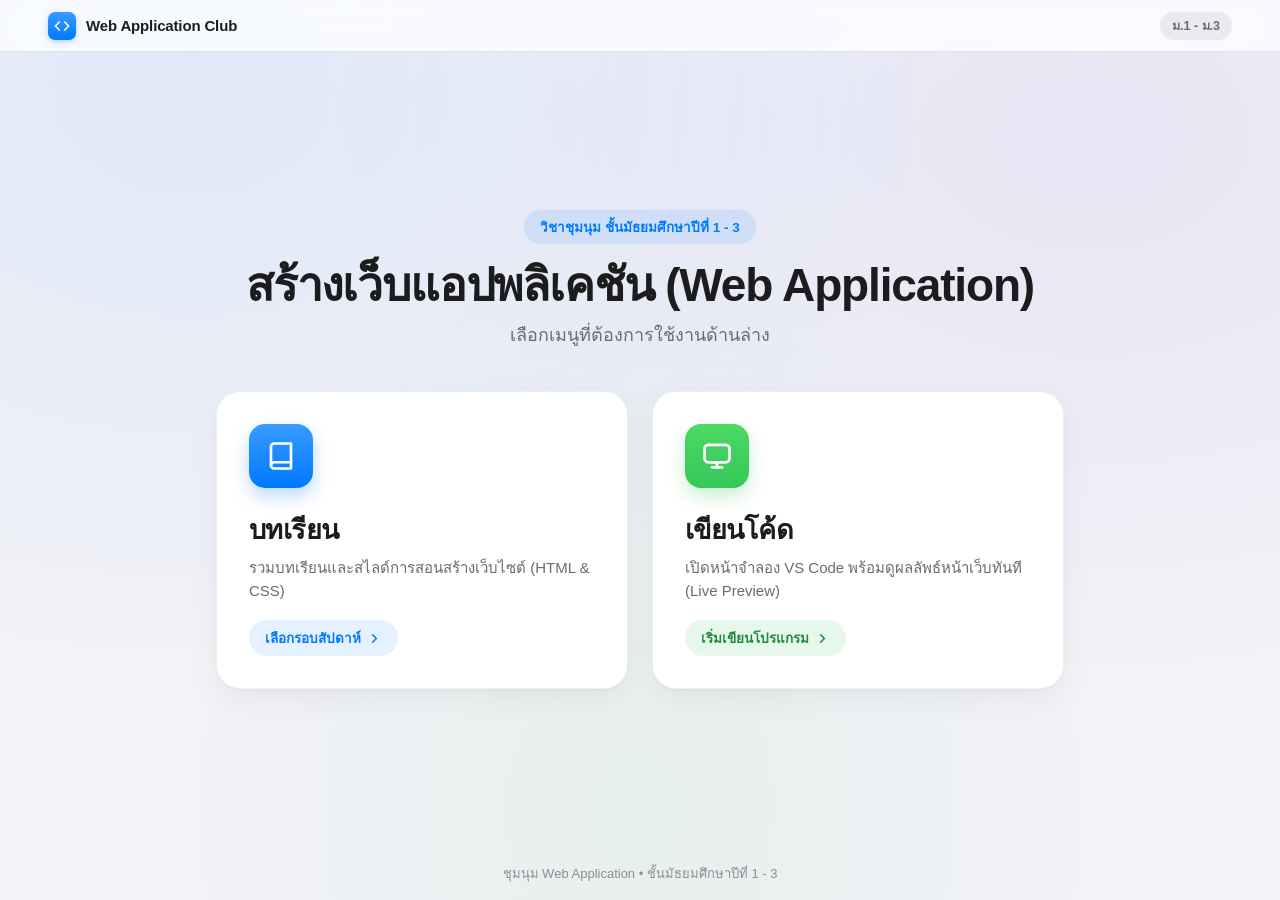
==== index.html @ 4fd2609b "first commit" ====
<!DOCTYPE html>
<html lang="th">

<head>
  <meta charset="UTF-8">
  <meta name="viewport" content="width=device-width, initial-scale=1.0, maximum-scale=5.0">
  <title>ชุมนุม Web Application (ม.1 - ม.3)</title>
  <style>
    :root {
      --ios-bg: #F2F2F7;
      --ios-card: #FFFFFF;
      --ios-glass: rgba(255, 255, 255, 0.76);
      --ios-fill: rgba(118, 118, 128, 0.12);
      --ios-separator: rgba(60, 60, 67, 0.12);
      --ios-label: #1C1C1E;
      --ios-secondary: #6C6C70;
      --ios-tertiary: #8E8E93;
      --ios-blue: #007AFF;
      --ios-green: #34C759;
      --ios-indigo: #5856D6;
      --ios-orange: #FF9500;
      --ios-shadow-card: 0 10px 30px rgba(0, 0, 0, 0.05), 0 1px 3px rgba(0, 0, 0, 0.03);
      --ios-shadow-hover: 0 18px 40px rgba(0, 122, 255, 0.12), 0 4px 12px rgba(0, 0, 0, 0.05);
    }

    * {
      box-sizing: border-box;
      margin: 0;
      padding: 0;
      -webkit-tap-highlight-color: transparent;
    }

    body {
      font-family: -apple-system, BlinkMacSystemFont, 'SF Pro Display', 'SF Pro Text', 'Segoe UI', Tahoma, sans-serif;
      background-color: var(--ios-bg);
      background-image:
        radial-gradient(at 15% 10%, rgba(0, 122, 255, 0.08) 0px, transparent 50%),
        radial-gradient(at 85% 15%, rgba(88, 86, 214, 0.08) 0px, transparent 50%),
        radial-gradient(at 50% 90%, rgba(52, 199, 89, 0.06) 0px, transparent 50%);
      color: var(--ios-label);
      min-height: 100vh;
      min-height: 100dvh;
      display: flex;
      flex-direction: column;
      justify-content: space-between;
      overflow-x: hidden;
      overflow-y: auto;
    }

    /* ===== iOS Frosted Glass Navigation Bar ===== */
    .ios-navbar {
      position: sticky;
      top: 0;
      z-index: 50;
      width: 100%;
      height: 52px;
      background: var(--ios-glass);
      backdrop-filter: saturate(180%) blur(20px);
      -webkit-backdrop-filter: saturate(180%) blur(20px);
      border-bottom: 0.5px solid var(--ios-separator);
      padding: 0 clamp(18px, 4vw, 48px);
      display: flex;
      align-items: center;
      justify-content: space-between;
    }

    .ios-nav-brand {
      display: inline-flex;
      align-items: center;
      gap: 10px;
      font-size: 15px;
      font-weight: 700;
      color: var(--ios-label);
      letter-spacing: -0.01em;
    }

    .ios-app-mini-icon {
      width: 28px;
      height: 28px;
      border-radius: 7px;
      background: linear-gradient(180deg, #389BFF 0%, #007AFF 100%);
      color: #FFFFFF;
      display: inline-flex;
      align-items: center;
      justify-content: center;
      box-shadow: 0 2px 6px rgba(0, 122, 255, 0.28);
    }

    .ios-nav-pill {
      font-size: 12.5px;
      font-weight: 600;
      color: var(--ios-secondary);
      background: var(--ios-fill);
      padding: 4px 12px;
      border-radius: 999px;
    }

    /* ===== Main Container ===== */
    .home-container {
      max-width: 920px;
      width: 100%;
      margin: auto;
      padding: clamp(28px, 5vw, 56px) clamp(18px, 4vw, 36px);
      text-align: center;
    }

    .hero-header {
      margin-bottom: clamp(28px, 4vw, 42px);
      animation: iosSpringIn 0.5s cubic-bezier(0.25, 1, 0.5, 1) forwards;
    }

    @keyframes iosSpringIn {
      from { opacity: 0; transform: translateY(16px) scale(0.98); }
      to   { opacity: 1; transform: translateY(0) scale(1); }
    }

    .badge {
      display: inline-flex;
      align-items: center;
      gap: 6px;
      background: rgba(0, 122, 255, 0.1);
      color: var(--ios-blue);
      padding: 6px 16px;
      border-radius: 999px;
      font-size: 13.5px;
      font-weight: 700;
      margin-bottom: 14px;
    }

    h1 {
      font-size: clamp(28px, 4.8vw, 46px);
      font-weight: 800;
      letter-spacing: -0.025em;
      line-height: 1.18;
      color: var(--ios-label);
      margin-bottom: 10px;
    }

    .subtitle {
      font-size: clamp(15px, 2.2vw, 18px);
      color: var(--ios-secondary);
      line-height: 1.5;
    }

    /* ===== View Panels ===== */
    .view-panel {
      animation: iosSpringIn 0.42s cubic-bezier(0.25, 1, 0.5, 1) forwards;
    }

    .view-header-bar {
      display: flex;
      align-items: center;
      justify-content: space-between;
      margin-bottom: 18px;
      gap: 12px;
      flex-wrap: wrap;
    }

    .back-btn {
      display: inline-flex;
      align-items: center;
      gap: 5px;
      background: var(--ios-card);
      color: var(--ios-blue);
      border: 0.5px solid var(--ios-separator);
      box-shadow: 0 2px 8px rgba(0, 0, 0, 0.04);
      padding: 8px 16px;
      border-radius: 999px;
      font-size: 15px;
      font-weight: 600;
      cursor: pointer;
      font-family: inherit;
      transition: transform 0.18s ease, background 0.18s ease;
    }

    .back-btn:hover {
      background: rgba(0, 122, 255, 0.08);
    }

    .back-btn:active {
      transform: scale(0.96);
    }

    .view-subtitle-inline {
      font-size: 14.5px;
      font-weight: 600;
      color: var(--ios-secondary);
    }

    /* ===== iOS App Card Grid ===== */
    .menu-grid {
      display: grid;
      grid-template-columns: repeat(2, 1fr);
      gap: clamp(16px, 2.8vw, 24px);
      width: 100%;
    }

    .menu-btn {
      position: relative;
      display: flex;
      flex-direction: column;
      align-items: flex-start;
      justify-content: space-between;
      text-align: left;
      text-decoration: none;
      background: var(--ios-card);
      border: 0.5px solid rgba(0, 0, 0, 0.06);
      border-radius: 24px;
      padding: clamp(24px, 3.5vw, 32px);
      color: var(--ios-label);
      cursor: pointer;
      box-shadow: var(--ios-shadow-card);
      transition: transform 0.26s cubic-bezier(0.25, 1, 0.5, 1), box-shadow 0.26s ease;
      touch-action: manipulation;
      font-family: inherit;
      width: 100%;
    }

    .menu-btn:hover {
      transform: translateY(-5px);
      box-shadow: var(--ios-shadow-hover);
    }

    .menu-btn:active {
      transform: scale(0.975);
    }

    /* iOS Squircle App Icon */
    .menu-icon {
      width: 64px;
      height: 64px;
      border-radius: 16px;
      display: flex;
      align-items: center;
      justify-content: center;
      color: #FFFFFF;
      margin-bottom: 20px;
      flex-shrink: 0;
      transition: transform 0.28s cubic-bezier(0.25, 1, 0.5, 1);
    }

    .menu-btn:hover .menu-icon {
      transform: scale(1.06);
    }

    .btn-lesson .menu-icon {
      background: linear-gradient(180deg, #389BFF 0%, #007AFF 100%);
      box-shadow: 0 8px 18px rgba(0, 122, 255, 0.28);
    }

    .btn-week2 .menu-icon {
      background: linear-gradient(180deg, #7D7AFF 0%, #5856D6 100%);
      box-shadow: 0 8px 18px rgba(88, 86, 214, 0.28);
    }

    .btn-code .menu-icon {
      background: linear-gradient(180deg, #4CD964 0%, #34C759 100%);
      box-shadow: 0 8px 18px rgba(52, 199, 89, 0.28);
    }

    .menu-content {
      width: 100%;
    }

    .menu-title {
      font-size: clamp(22px, 2.8vw, 27px);
      font-weight: 800;
      letter-spacing: -0.02em;
      color: var(--ios-label);
      margin-bottom: 6px;
    }

    .menu-desc {
      font-size: 15px;
      color: var(--ios-secondary);
      line-height: 1.5;
    }

    /* iOS Action Pill ("GET" / Open button feel) */
    .menu-tag-pill {
      display: inline-flex;
      align-items: center;
      gap: 6px;
      background: rgba(0, 122, 255, 0.1);
      color: var(--ios-blue);
      padding: 7px 16px;
      border-radius: 999px;
      font-size: 13.5px;
      font-weight: 700;
      margin-top: 18px;
      transition: background 0.2s ease, color 0.2s ease;
    }

    .menu-btn:hover .menu-tag-pill {
      background: var(--ios-blue);
      color: #FFFFFF;
    }

    .menu-tag-pill.tag-code {
      background: rgba(52, 199, 89, 0.12);
      color: #248A3D;
    }

    .menu-btn:hover .menu-tag-pill.tag-code {
      background: var(--ios-green);
      color: #FFFFFF;
    }

    .menu-badge-corner {
      position: absolute;
      top: 22px;
      right: 22px;
      background: rgba(0, 122, 255, 0.1);
      color: var(--ios-blue);
      font-size: 12.5px;
      font-weight: 700;
      padding: 4px 12px;
      border-radius: 999px;
    }

    .menu-badge-corner.badge-accent {
      background: rgba(88, 86, 214, 0.12);
      color: var(--ios-indigo);
    }

    /* ===== Footer ===== */
    .ios-footer {
      width: 100%;
      padding: 16px 24px;
      text-align: center;
      font-size: 13px;
      color: var(--ios-tertiary);
    }

    @media (max-width: 680px) {
      .menu-grid {
        grid-template-columns: 1fr;
      }

      .menu-btn {
        flex-direction: row;
        align-items: center;
        gap: 16px;
        padding: 20px;
        border-radius: 20px;
      }

      .menu-icon {
        margin-bottom: 0;
        width: 56px;
        height: 56px;
        border-radius: 14px;
      }


      .menu-badge-corner {
        position: static;
        display: inline-block;
        margin-bottom: 6px;
      }

      .menu-tag-pill {
        margin-top: 10px;
      }
    }
  </style>
</head>

<body>

  <!-- iOS Translucent Top Bar -->
  <header class="ios-navbar">
    <div class="ios-nav-brand">
      <span class="ios-app-mini-icon" aria-hidden="true">
        <svg width="16" height="16" viewBox="0 0 24 24" fill="none" stroke="currentColor" stroke-width="2.4" stroke-linecap="round" stroke-linejoin="round">
          <polyline points="16 18 22 12 16 6"/>
          <polyline points="8 6 2 12 8 18"/>
        </svg>
      </span>
      <span>Web Application Club</span>
    </div>
    <span class="ios-nav-pill">ม.1 - ม.3</span>
  </header>

  <main class="home-container">
    <div class="hero-header">
      <div class="badge">วิชาชุมนุม ชั้นมัธยมศึกษาปีที่ 1 - 3</div>
      <h1>สร้างเว็บแอปพลิเคชัน (Web Application)</h1>
      <p class="subtitle">เลือกเมนูที่ต้องการใช้งานด้านล่าง</p>
    </div>

    <!-- ==================== VIEW 1: หน้าหลัก (2 ปุ่ม: บทเรียน & เขียนโค้ด) ==================== -->
    <div id="mainView" class="view-panel">
      <div class="menu-grid">
        <!-- ปุ่มที่ 1: บทเรียน -->
        <button type="button" class="menu-btn btn-lesson" onclick="navigateTo('lessons')">
          <div class="menu-icon" aria-hidden="true">
            <svg width="30" height="30" viewBox="0 0 24 24" fill="none" stroke="currentColor" stroke-width="2.1" stroke-linecap="round" stroke-linejoin="round">
              <path d="M4 19.5A2.5 2.5 0 0 1 6.5 17H20"/>
              <path d="M6.5 2H20v20H6.5A2.5 2.5 0 0 1 4 19.5v-15A2.5 2.5 0 0 1 6.5 2z"/>
            </svg>
          </div>
          <div class="menu-content">
            <div class="menu-title">บทเรียน</div>
            <div class="menu-desc">รวมบทเรียนและสไลด์การสอนสร้างเว็บไซต์ (HTML &amp; CSS)</div>
            <div class="menu-tag-pill">
              <span>เลือกรอบสัปดาห์</span>
              <svg width="15" height="15" viewBox="0 0 24 24" fill="none" stroke="currentColor" stroke-width="2.5" stroke-linecap="round" stroke-linejoin="round">
                <polyline points="9 18 15 12 9 6"/>
              </svg>
            </div>
          </div>
        </button>

        <!-- ปุ่มที่ 2: เขียนโค้ด -->
        <a href="code.html" class="menu-btn btn-code">
          <div class="menu-icon" aria-hidden="true">
            <svg width="30" height="30" viewBox="0 0 24 24" fill="none" stroke="currentColor" stroke-width="2.2" stroke-linecap="round" stroke-linejoin="round">
              <rect x="2" y="3" width="20" height="14" rx="3" ry="3"/>
              <line x1="8" y1="21" x2="16" y2="21"/>
              <line x1="12" y1="17" x2="12" y2="21"/>
            </svg>
          </div>
          <div class="menu-content">
            <div class="menu-title">เขียนโค้ด</div>
            <div class="menu-desc">เปิดหน้าจำลอง VS Code พร้อมดูผลลัพธ์หน้าเว็บทันที (Live Preview)</div>
            <div class="menu-tag-pill tag-code">
              <span>เริ่มเขียนโปรแกรม</span>
              <svg width="15" height="15" viewBox="0 0 24 24" fill="none" stroke="currentColor" stroke-width="2.5" stroke-linecap="round" stroke-linejoin="round">
                <polyline points="9 18 15 12 9 6"/>
              </svg>
            </div>
          </div>
        </a>
      </div>
    </div>

    <!-- ==================== VIEW 2: หน้ารายการบทเรียน (เลือกรอบ Week 1, 2) ==================== -->
    <div id="lessonsView" class="view-panel" style="display: none;">
      <div class="view-header-bar">
        <button type="button" class="back-btn" onclick="navigateTo('main')">
          <svg width="18" height="18" viewBox="0 0 24 24" fill="none" stroke="currentColor" stroke-width="2.5" stroke-linecap="round" stroke-linejoin="round">
            <polyline points="15 18 9 12 15 6"/>
          </svg>
          <span>ย้อนกลับไปหน้าหลัก</span>
        </button>
        <span class="view-subtitle-inline">เลือกรอบบทเรียนประจำสัปดาห์ (Select Week)</span>
      </div>

      <div class="menu-grid">
        <!-- Week 1 -->
        <a href="week1.html" class="menu-btn btn-lesson">
          <div class="menu-icon" aria-hidden="true">
            <svg width="28" height="28" viewBox="0 0 24 24" fill="none" stroke="currentColor" stroke-width="2.1" stroke-linecap="round" stroke-linejoin="round">
              <rect x="3" y="3" width="18" height="18" rx="4"/>
              <line x1="3" y1="9" x2="21" y2="9"/>
              <line x1="9" y1="21" x2="9" y2="9"/>
            </svg>
          </div>
          <div class="menu-content">
            <span class="menu-badge-corner">Week 1</span>
            <div class="menu-title">บทเรียน Week 1</div>
            <div class="menu-desc">เริ่มต้น Web Creator: โครงสร้าง HTML และเว็บแรกของฉัน</div>
          </div>
        </a>

        <!-- Week 2 -->
        <a href="week2.html" class="menu-btn btn-week2">
          <div class="menu-icon" aria-hidden="true">
            <svg width="28" height="28" viewBox="0 0 24 24" fill="none" stroke="currentColor" stroke-width="2.1" stroke-linecap="round" stroke-linejoin="round">
              <polygon points="12 2 2 7 12 12 22 7 12 2"/>
              <polyline points="2 17 12 22 22 17"/>
              <polyline points="2 12 12 17 22 12"/>
            </svg>
          </div>
          <div class="menu-content">
            <span class="menu-badge-corner badge-accent">Week 2</span>
            <div class="menu-title">บทเรียน Week 2</div>
            <div class="menu-desc">ก้าวสู่ Full Stack Junior: แต่งสี ฮีโร่ RoV และจัดกึ่งกลางด้วย CSS</div>
          </div>
        </a>
      </div>
    </div>
  </main>

  <footer class="ios-footer">
    ชุมนุม Web Application • ชั้นมัธยมศึกษาปีที่ 1 - 3
  </footer>

  <script>
    function navigateTo(view) {
      const mainView = document.getElementById('mainView');
      const lessonsView = document.getElementById('lessonsView');
      if (!mainView || !lessonsView) return;

      if (view === 'lessons') {
        mainView.style.display = 'none';
        lessonsView.style.display = 'block';
        window.location.hash = 'lessons';
      } else {
        lessonsView.style.display = 'none';
        mainView.style.display = 'block';
        if (window.location.hash) {
          history.pushState('', document.title, window.location.pathname + window.location.search);
        }
      }
    }

    window.addEventListener('hashchange', () => {
      if (window.location.hash === '#lessons') {
        navigateTo('lessons');
      } else {
        navigateTo('main');
      }
    });

    if (window.location.hash === '#lessons') {
      navigateTo('lessons');
    }
  </script>

</body>

</html>
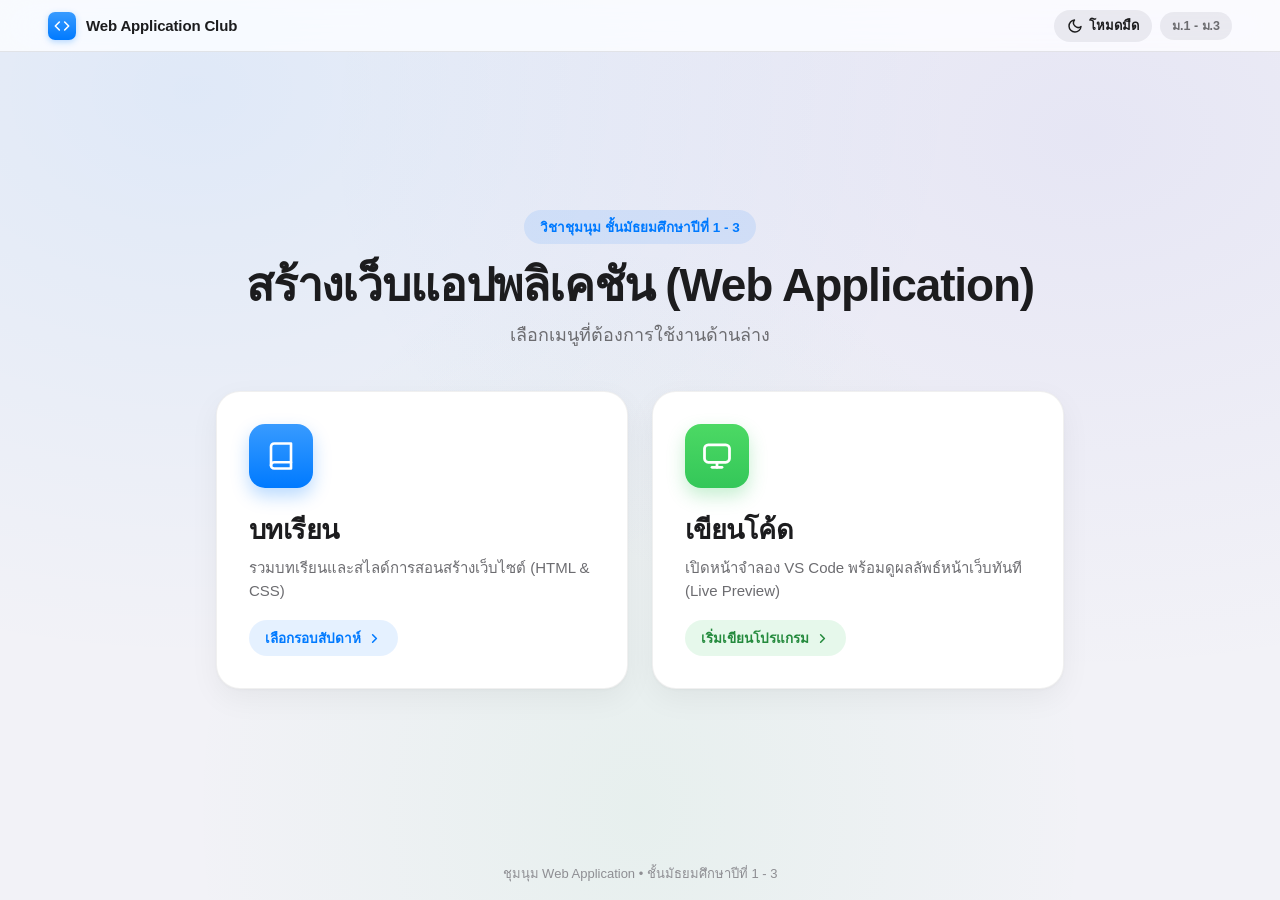
==== commit 68b86f65: "feat: Add RoV hero draft picker, live sync, dark/light theme toggle, and champion lock-in splash" ====
--- a/index.html
+++ b/index.html
@@ -364,6 +364,9 @@
       }
     }
   </style>
+  <!-- ระบบสลับโหมด มืด / สว่าง (iOS Theme) -->
+  <link rel="stylesheet" href="theme.css">
+  <script src="theme.js"></script>
 </head>
 
 <body>
--- a/theme.css
+++ b/theme.css
@@ -0,0 +1,1333 @@
+/* =========================================================
+   ปุ่มสลับธีม (iOS Style)
+========================================================= */
+.theme-toggle {
+  display: inline-flex;
+  align-items: center;
+  gap: 6px;
+  height: 32px;
+  padding: 0 13px;
+  border: none;
+  border-radius: 999px;
+  background: rgba(118, 118, 128, 0.12);
+  color: #1C1C1E;
+  font: 600 13px -apple-system, BlinkMacSystemFont, 'Segoe UI', Tahoma, sans-serif;
+  cursor: pointer;
+  white-space: nowrap;
+  transition: background 0.2s ease, color 0.2s ease, transform 0.14s ease;
+}
+.theme-toggle:hover { background: rgba(118, 118, 128, 0.22); box-shadow: none; }
+.theme-toggle:active { transform: scale(0.95); }
+.theme-toggle svg { width: 16px; height: 16px; flex-shrink: 0; }
+.theme-toggle.floating {
+  position: fixed;
+  right: 16px;
+  bottom: 16px;
+  z-index: 9999;
+  height: 40px;
+  background: rgba(255, 255, 255, 0.9);
+  backdrop-filter: blur(16px);
+  box-shadow: 0 8px 24px rgba(0, 0, 0, 0.15);
+}
+.theme-nav-wrap { display: flex; align-items: center; gap: 8px; }
+
+@media (max-width: 600px) {
+  .theme-toggle .tt-label { display: none; }
+  .theme-toggle { padding: 0 9px; }
+}
+
+/* เปลี่ยนสีอย่างนุ่มนวลตอนกดสลับ */
+html.theme-transition,
+html.theme-transition *,
+html.theme-transition *::before,
+html.theme-transition *::after {
+  transition: background-color 0.32s ease, color 0.32s ease, border-color 0.32s ease, box-shadow 0.32s ease !important;
+}
+
+/* =========================================================
+   โหมดมืด: ตัวแปรสีหลัก (iOS Dark Palette)
+========================================================= */
+html[data-theme="dark"] {
+  color-scheme: dark;
+  --ios-bg: #000000;
+  --ios-card: #1C1C1E;
+  --ios-grouped: #2C2C2E;
+  --ios-glass: rgba(28, 28, 30, 0.78);
+  --ios-fill: rgba(118, 118, 128, 0.26);
+  --ios-separator: rgba(84, 84, 88, 0.6);
+  --ios-label: #FFFFFF;
+  --ios-secondary: #AEAEB2;
+  --ios-tertiary: #8E8E93;
+  --ios-blue: #0A84FF;
+  --ios-green: #30D158;
+  --ios-indigo: #5E5CE6;
+  --ios-orange: #FF9F0A;
+  --ios-red: #FF453A;
+  --ios-shadow-card: 0 10px 30px rgba(0, 0, 0, 0.55);
+  --ios-shadow-hover: 0 18px 40px rgba(10, 132, 255, 0.22);
+
+  /* code.html */
+  --bg-dark: #1C1C1E;
+  --bg-paper: #000000;
+  --bg-sidebar: #1C1C1E;
+  --bg-activity: #1C1C1E;
+  --bg-tabs: #1C1C1E;
+  --bg-tab-active: #2C2C2E;
+  --bg-header: rgba(28, 28, 30, 0.82);
+  --border-color: rgba(84, 84, 88, 0.6);
+  --text-main: #FFFFFF;
+  --text-muted: #8E8E93;
+  --accent: #0A84FF;
+  --accent-soft: rgba(10, 132, 255, 0.22);
+  --ios-green-code: #30D158;
+}
+
+html[data-theme="dark"] body {
+  background-color: #000000;
+  background-image:
+    radial-gradient(at 12% 8%, rgba(10, 132, 255, 0.14) 0px, transparent 50%),
+    radial-gradient(at 88% 12%, rgba(94, 92, 230, 0.14) 0px, transparent 50%);
+  color: #FFFFFF;
+}
+
+html[data-theme="dark"] .theme-toggle { background: rgba(118, 118, 128, 0.3); color: #FFFFFF; }
+html[data-theme="dark"] .theme-toggle:hover { background: rgba(118, 118, 128, 0.42); }
+html[data-theme="dark"] .theme-toggle.floating { background: rgba(44, 44, 46, 0.92); }
+
+/* ===== หน้าแรก (index.html) ===== */
+html[data-theme="dark"] .menu-btn { border-color: rgba(255, 255, 255, 0.08); }
+html[data-theme="dark"] .menu-tag-pill.tag-code { background: rgba(48, 209, 88, 0.18); color: #30D158; }
+html[data-theme="dark"] .back-btn { background: #2C2C2E; border-color: rgba(255, 255, 255, 0.1); }
+
+/* ===== พื้นผิวยกระดับ (การ์ดซ้อนการ์ด) ในหน้าบทเรียน ===== */
+html[data-theme="dark"] :is(
+  .analogy-banner, .feature-item, .db-row, .pillar-card:hover,
+  .s6-solution-btn, .s6-timer-wrap, .s6-preset-btn.active, .s7-code-tab-btn.active,
+  .s6-tab-active, .s7-tab-active, .s6-browser-tab, .s7-browser-tab, .s7-browser-url,
+  .roadmap-card:hover, .b-chip, .s2-sim-row, .app-desc-tag, .vs-list li, .s4-quiz-btn,
+  .s5-flow-item, .s6-tech-card.active-stage-html, .s6-tech-card.active-stage-css, .s6-tech-card.active-stage-js,
+  .s6-analogy-badge, .sim-tab-btn.active-1, .sim-tab-btn.active-2, .sim-tab-btn.active-3,
+  .sim-status-caption, .s8-row, .s9-step-card:hover, .s9-step-card.active-save-step,
+  .s10-tool-card, .s10-mini-code, .mock-vscode-card, .mock-code-body
+) {
+  background-color: #3A3A3C !important;
+  color: #FFFFFF;
+  border-color: rgba(255, 255, 255, 0.1);
+}
+
+html[data-theme="dark"] :is(.slide-footer-strip, .cover-bottom-strip) {
+  background: #161618;
+  color: #8E8E93;
+}
+
+html[data-theme="dark"] :is(.mock-browser-window, .mock-browser-body) { background: #2C2C2E; }
+html[data-theme="dark"] :is(.mock-browser-top, .mock-bar, .s6-browser-header, .s7-browser-header,
+  .s6-code-topbar, .s7-code-topbar, .s9-card-banner, .s10-mini-code-bar) {
+  background: #2C2C2E;
+  border-color: rgba(84, 84, 88, 0.6);
+  color: #FFFFFF;
+}
+
+html[data-theme="dark"] .s2-sim-row.webapp-row { background: rgba(48, 209, 88, 0.14) !important; }
+html[data-theme="dark"] .s5-flow-item.active-s5-step { background: rgba(10, 132, 255, 0.2) !important; }
+html[data-theme="dark"] .s8-row:hover,
+html[data-theme="dark"] .s8-row.pair-active { background: rgba(10, 132, 255, 0.24) !important; }
+html[data-theme="dark"] .s8-inline-input { background: #1C1C1E; color: #FFFFFF; }
+html[data-theme="dark"] .gdoc-tool-btn { background: #3A3A3C; color: #FFFFFF; }
+
+/* สีตัวอักษรเน้นที่เข้มเกินไปบนพื้นมืด */
+html[data-theme="dark"] .tag-orange { background: rgba(255, 159, 10, 0.2); color: #FF9F0A; }
+html[data-theme="dark"] .tag-green { background: rgba(48, 209, 88, 0.2); color: #30D158; }
+html[data-theme="dark"] .vs-pill-right { color: #30D158; background: rgba(48, 209, 88, 0.18); }
+html[data-theme="dark"] .day1-badge { background: rgba(255, 159, 10, 0.2); color: #FF9F0A; }
+html[data-theme="dark"] .s10-why-alert { background: rgba(255, 159, 10, 0.18); color: #FFB340; }
+html[data-theme="dark"] .analogy-orange b { color: #FF9F0A; }
+html[data-theme="dark"] .analogy-green b { color: #30D158; }
+html[data-theme="dark"] .col-amber { color: #FF9F0A; }
+html[data-theme="dark"] .col-green { color: #30D158; }
+html[data-theme="dark"] .col-white { color: #FFFFFF; }
+html[data-theme="dark"] .col-purple { color: #BF5AF2; }
+html[data-theme="dark"] .s9-field-box.highlight-input { color: #30D158; background: rgba(48, 209, 88, 0.16); }
+
+/* หน้าต่างจำลอง Windows (สไลด์ Save ไฟล์) */
+html[data-theme="dark"] :is(.s9-win-mock, .s9-right-files) { background: #1C1C1E; color: #FFFFFF; }
+html[data-theme="dark"] :is(.s9-win-title, .s9-left-nav, .s9-bottom-fields, .s9-card-footer) {
+  background: #242426;
+  color: #AEAEB2;
+  border-color: rgba(84, 84, 88, 0.6);
+}
+html[data-theme="dark"] .s9-menu-item { color: #FFFFFF; }
+html[data-theme="dark"] .s9-path-bar,
+html[data-theme="dark"] .s9-field-box { background: #3A3A3C; color: #FFFFFF; border-color: rgba(84, 84, 88, 0.6); }
+html[data-theme="dark"] .s9-explorer-split { border-color: rgba(84, 84, 88, 0.6); }
+
+/* ===== หน้าต่างโค้ดในสไลด์ (Xcode Dark) ===== */
+html[data-theme="dark"] :is(.s6-code-window, .s7-code-window) {
+  background: #1F1F24;
+  border-color: rgba(84, 84, 88, 0.6);
+}
+html[data-theme="dark"] :is(.s6-code-content, .s7-code-content) {
+  background: #1F1F24;
+  color: #FFFFFF;
+}
+html[data-theme="dark"] .line-num { color: #6C6C70; }
+html[data-theme="dark"] .c-tag  { color: #5DD8FF; }
+html[data-theme="dark"] .c-attr { color: #9EF1DD; }
+html[data-theme="dark"] .c-str  { color: #FC6A5D; }
+html[data-theme="dark"] .c-sel  { color: #FC5FA3; }
+html[data-theme="dark"] .c-prop { color: #9EF1DD; }
+html[data-theme="dark"] .c-val  { color: #FC6A5D; }
+html[data-theme="dark"] .c-comm { color: #7F8C98; }
+html[data-theme="dark"] .code-line.glow-green,
+html[data-theme="dark"] .s7-line-hl-html { background: rgba(48, 209, 88, 0.18) !important; }
+html[data-theme="dark"] .code-line.glow-blue,
+html[data-theme="dark"] .s7-line-hl-css { background: rgba(10, 132, 255, 0.22) !important; }
+
+/* ===== แก้สีจาก inline style (ยกเว้นพื้นที่จำลองหน้าเว็บจริงที่ต้องเป็นสีขาว) ===== */
+html[data-theme="dark"] :is([style*="color:#141414" i], [style*="color: #141414" i],
+  [style*="color:#1C1C1E" i], [style*="color: #1C1C1E" i])
+  :not(:is(.s6-browser-canvas, .s7-browser-canvas, .app-screen-mock, .sim-browser-window, .s8-browser-mock, .s10-browser-card) *) {
+  color: #FFFFFF !important;
+}
+html[data-theme="dark"] :is([style*="color:#52524E" i], [style*="color:#6E6C65" i], [style*="color:#6C6C70" i], [style*="color:#3A3A3C" i])
+  :not(:is(.s6-browser-canvas, .s7-browser-canvas, .app-screen-mock, .sim-browser-window, .s8-browser-mock, .s10-browser-card) *) {
+  color: #AEAEB2 !important;
+}
+html[data-theme="dark"] :is([style*="color:#1F6E43" i], [style*="color:#248A3D" i])
+  :not(:is(.s6-browser-canvas, .s7-browser-canvas, .app-screen-mock, .sim-browser-window, .s8-browser-mock, .s10-browser-card) *) {
+  color: #30D158 !important;
+}
+html[data-theme="dark"] :is([style*="color:#0F52BA" i], [style*="color:#64748b" i])
+  :not(:is(.s6-browser-canvas, .s7-browser-canvas, .app-screen-mock, .sim-browser-window, .s8-browser-mock, .s10-browser-card) *) {
+  color: #64D2FF !important;
+}
+html[data-theme="dark"] :is([style*="color:#9A3B00" i], [style*="color:#C93400" i])
+  :not(:is(.s6-browser-canvas, .s7-browser-canvas, .app-screen-mock, .sim-browser-window, .s8-browser-mock, .s10-browser-card) *) {
+  color: #FF9F0A !important;
+}
+html[data-theme="dark"] :is([style*="color:#C81E1E" i], [style*="color:#D93800" i])
+  :not(:is(.s6-browser-canvas, .s7-browser-canvas, .app-screen-mock, .sim-browser-window, .s8-browser-mock, .s10-browser-card) *) {
+  color: #FF6961 !important;
+}
+html[data-theme="dark"] :is(
+  [style*="background:#FFFFFF" i], [style*="background: #FFFFFF" i],
+  [style*="background:#F7F6F2" i], [style*="background:#F2F2F7" i],
+  [style*="background:#EFECE6" i], [style*="background:#FFF0E8" i], [style*="background:#E5E5EA" i]
+):not(:is(.s6-browser-canvas, .s7-browser-canvas, .app-screen-mock, .sim-browser-window, .s8-browser-mock, .s10-browser-card) *):not(.s6-browser-canvas):not(.s7-browser-canvas):not(#s7CanvasQuote) {
+  background: #3A3A3C !important;
+  color: #FFFFFF;
+}
+
+/* ===== หน้าเขียนโค้ด (code.html) ===== */
+html[data-theme="dark"] .vscode-title-text,
+html[data-theme="dark"] .folder-header,
+html[data-theme="dark"] .emmet-match,
+html[data-theme="dark"] .emmet-item { color: #FFFFFF; }
+html[data-theme="dark"] .ctrl-label { color: #AEAEB2; }
+html[data-theme="dark"] .toolbar-controls button:not(.btn-save):not(.theme-toggle) { color: #FFFFFF; }
+html[data-theme="dark"] .toolbar-controls button:not(.btn-save):not(.theme-toggle):hover { background: rgba(255, 255, 255, 0.14); }
+html[data-theme="dark"] .font-size-badge { background: #3A3A3C; color: #64D2FF; }
+html[data-theme="dark"] .activity-bar { background: #1C1C1E; }
+html[data-theme="dark"] .activity-icon { color: #8E8E93; }
+html[data-theme="dark"] .file-item { color: #EBEBF5; }
+html[data-theme="dark"] .file-item:hover { background: rgba(255, 255, 255, 0.08); }
+html[data-theme="dark"] .new-file-input { background: #2C2C2E; color: #FFFFFF; }
+html[data-theme="dark"] .editor-pane,
+html[data-theme="dark"] .code-container { background: #1F1F24; }
+html[data-theme="dark"] .editor-tabs { background: #1C1C1E; }
+html[data-theme="dark"] .tab { color: #8E8E93; background: rgba(118, 118, 128, 0.16); }
+html[data-theme="dark"] .tab.active { background: #1F1F24; color: #FFFFFF; }
+html[data-theme="dark"] .breadcrumb-bar { background: #1F1F24; color: #8E8E93; }
+html[data-theme="dark"] .line-numbers { background: #1C1C20; color: #5A5A60; }
+html[data-theme="dark"] .highlight-layer { color: #FFFFFF; }
+html[data-theme="dark"] .code-editor { caret-color: #FFFFFF; }
+html[data-theme="dark"] .code-editor::selection { background-color: rgba(10, 132, 255, 0.4); }
+html[data-theme="dark"] .tok-punct { color: #8E8E93; }
+html[data-theme="dark"] .tok-tag { color: #5DD8FF; }
+html[data-theme="dark"] .tok-attr { color: #9EF1DD; }
+html[data-theme="dark"] .tok-string { color: #FC6A5D; }
+html[data-theme="dark"] .tok-comment { color: #7F8C98; }
+html[data-theme="dark"] .tok-keyword,
+html[data-theme="dark"] .tok-control { color: #FC5FA3; }
+html[data-theme="dark"] .tok-number { color: #D0BF69; }
+html[data-theme="dark"] .tok-selector { color: #FD8F3F; }
+html[data-theme="dark"] .tok-func { color: #67B7A4; }
+html[data-theme="dark"] .tok-color { background-color: rgba(255, 255, 255, 0.08); }
+html[data-theme="dark"] .color-picker-widget,
+html[data-theme="dark"] .emmet-popup { background: rgba(44, 44, 46, 0.96); border-color: rgba(255, 255, 255, 0.1); }
+html[data-theme="dark"] .cp-header { background: #3A3A3C; color: #FFFFFF; }
+html[data-theme="dark"] .cp-body { background: #2C2C2E; }
+html[data-theme="dark"] .empty-state { background: #1F1F24; }
+html[data-theme="dark"] .browser-bar { background: #2C2C2E; }
+html[data-theme="dark"] .address-bar { background: #1C1C1E; color: #FFFFFF; border-color: rgba(255, 255, 255, 0.1); }
+html[data-theme="dark"] .live-badge { background: rgba(48, 209, 88, 0.2); color: #30D158; }
+html[data-theme="dark"] .statusbar { background: rgba(28, 28, 30, 0.92); color: #8E8E93; }
+html[data-theme="dark"] .badge-html { color: #FF9F0A; }
+html[data-theme="dark"] .badge-css { color: #64D2FF; }
+html[data-theme="dark"] .badge-js { color: #FFD60A; }
+html[data-theme="dark"] .badge-txt { color: #AEAEB2; }
+
+
+/* =========================================================
+   แก้ไขสีข้อความในการ์ดจำลองและภารกิจท้าประลองให้อ่านง่าย คมชัด (Dark Mode)
+========================================================= */
+html[data-theme="dark"] .mock-browser-body {
+  background: #2C2C2E !important;
+  color: #FFFFFF !important;
+}
+html[data-theme="dark"] .mock-browser-body > div:first-child {
+  color: #FFFFFF !important;
+}
+html[data-theme="dark"] #frontendSkillMsg {
+  color: #AEAEB2 !important;
+}
+html[data-theme="dark"] .concept-visual-card {
+  color: #FFFFFF !important;
+}
+html[data-theme="dark"] .concept-visual-card div[style*="color:#52524E"],
+html[data-theme="dark"] .concept-visual-card div[style*="color: #52524E"] {
+  color: #AEAEB2 !important;
+}
+html[data-theme="dark"] .concept-visual-card div[style*="color:#141414"],
+html[data-theme="dark"] .concept-visual-card div[style*="color: #141414"] {
+  color: #FFFFFF !important;
+}
+html[data-theme="dark"] .concept-visual-card span[style*="color:#52524E"],
+html[data-theme="dark"] .concept-visual-card span[style*="color: #52524E"] {
+  color: #AEAEB2 !important;
+}
+
+/* การ์ดภารกิจท้าประลอง (Mini Challenge) ในทุกสไลด์ */
+html[data-theme="dark"] .s6-mission-card {
+  background: #2C2C2E !important;
+  border-color: rgba(255, 255, 255, 0.12) !important;
+  color: #FFFFFF !important;
+}
+html[data-theme="dark"] .s6-mission-card > div[style*="color: #141414"],
+html[data-theme="dark"] .s6-mission-card > div[style*="color:#141414"] {
+  color: #FFFFFF !important;
+}
+html[data-theme="dark"] .s6-mission-list {
+  color: #E5E5EA !important;
+}
+html[data-theme="dark"] .s6-mission-list b {
+  color: #64D2FF !important;
+}
+html[data-theme="dark"] .s6-mission-badge {
+  color: #FFFFFF !important;
+}
+
+/* ป้ายและข้อความคำแนะนำในสไลด์ Week 1 & Week 2 */
+html[data-theme="dark"] #desktopInstallText,
+html[data-theme="dark"] #s5StepDesc {
+  color: #AEAEB2 !important;
+}
+html[data-theme="dark"] #webAppLaunchText,
+html[data-theme="dark"] #s5StepTitle,
+html[data-theme="dark"] #s5StepVisual,
+html[data-theme="dark"] #s8ExplainBox {
+  color: #FFFFFF !important;
+}
+html[data-theme="dark"] .s10-panel-challenge {
+  background: #2C2C2E !important;
+  color: #FFFFFF !important;
+}
+
+
+/* Pop-up แจ้งเตือนสไตล์ iOS ในโหมดมืด */
+html[data-theme="dark"] .ios-modal-box {
+  background: rgba(30, 30, 32, 0.94) !important;
+  color: #FFFFFF !important;
+  border: 0.5px solid rgba(255, 255, 255, 0.16) !important;
+}
+html[data-theme="dark"] .ios-modal-box div {
+  color: #FFFFFF !important;
+}
+html[data-theme="dark"] .ios-modal-box div:last-child {
+  color: #AEAEB2 !important;
+}
+html[data-theme="dark"] #__editorial_modal_close {
+  color: #0A84FF !important;
+  border-top-color: rgba(255, 255, 255, 0.16) !important;
+}
+
+
+/* =========================================================
+   หน้าเลือกตัวละคร RoV (Hero Selection Slide 6)
+========================================================= */
+.hero-selection-layout {
+  display: flex;
+  gap: 20px;
+  align-items: stretch;
+  margin-top: 14px;
+}
+.hero-qr-card {
+  width: 290px;
+  flex-shrink: 0;
+  background: var(--ios-card);
+  border: 0.5px solid var(--ios-separator);
+  border-radius: 20px;
+  padding: 20px;
+  box-shadow: var(--ios-shadow-card);
+  display: flex;
+  flex-direction: column;
+  align-items: center;
+}
+.hero-qr-header {
+  display: flex;
+  align-items: center;
+  gap: 8px;
+  margin-bottom: 14px;
+}
+.qr-pulse-dot {
+  width: 8px;
+  height: 8px;
+  border-radius: 50%;
+  background: #34C759;
+  box-shadow: 0 0 10px #34C759;
+  animation: qrPulseAnim 1.8s infinite;
+}
+@keyframes qrPulseAnim {
+  0% { transform: scale(0.95); opacity: 0.8; }
+  50% { transform: scale(1.25); opacity: 1; }
+  100% { transform: scale(0.95); opacity: 0.8; }
+}
+.hero-qr-frame {
+  padding: 10px;
+  background: #FFFFFF;
+  border-radius: 16px;
+  box-shadow: 0 4px 16px rgba(0, 0, 0, 0.08);
+  margin-bottom: 14px;
+  display: flex;
+  align-items: center;
+  justify-content: center;
+}
+.hero-qr-actions {
+  display: flex;
+  flex-direction: column;
+  gap: 8px;
+  width: 100%;
+}
+.hero-qr-btn {
+  display: inline-flex;
+  align-items: center;
+  justify-content: center;
+  gap: 6px;
+  padding: 8px 12px;
+  border-radius: 11px;
+  font-weight: 700;
+  font-size: 13px;
+  text-decoration: none;
+  cursor: pointer;
+  border: none;
+  font-family: inherit;
+  transition: transform 0.14s ease, opacity 0.14s ease;
+}
+.hero-qr-btn:hover { opacity: 0.9; }
+.hero-qr-btn:active { transform: scale(0.96); }
+.hero-qr-btn.primary { background: #007AFF; color: #FFFFFF; }
+.hero-qr-btn.secondary { background: var(--ios-fill); color: var(--ios-label); }
+.hero-qr-tip {
+  font-size: 11.5px;
+  color: var(--ios-secondary);
+  text-align: center;
+  margin-top: 10px;
+  line-height: 1.45;
+}
+
+.hero-board-card {
+  flex: 1;
+  background: var(--ios-card);
+  border: 0.5px solid var(--ios-separator);
+  border-radius: 20px;
+  padding: 18px 22px;
+  box-shadow: var(--ios-shadow-card);
+  display: flex;
+  flex-direction: column;
+  min-width: 0;
+}
+.hero-board-toolbar {
+  display: flex;
+  align-items: center;
+  justify-content: space-between;
+  flex-wrap: wrap;
+  gap: 10px;
+  margin-bottom: 14px;
+  padding-bottom: 12px;
+  border-bottom: 0.5px solid var(--ios-separator);
+}
+.hero-board-status {
+  display: flex;
+  align-items: center;
+  gap: 10px;
+  flex-wrap: wrap;
+}
+.hero-counter-badge {
+  display: inline-flex;
+  align-items: center;
+  padding: 4px 12px;
+  border-radius: 999px;
+  background: rgba(0, 122, 255, 0.12);
+  color: #007AFF;
+  font-size: 13px;
+  font-weight: 800;
+}
+.hero-board-hint {
+  font-size: 12.5px;
+  color: var(--ios-secondary);
+}
+.hero-board-actions {
+  display: flex;
+  align-items: center;
+  gap: 8px;
+}
+.hero-board-btn {
+  padding: 6px 14px;
+  border-radius: 10px;
+  font-weight: 700;
+  font-size: 12px;
+  border: none;
+  cursor: pointer;
+  font-family: inherit;
+  transition: transform 0.14s ease, opacity 0.14s ease;
+}
+.hero-board-btn:hover { opacity: 0.9; }
+.hero-board-btn:active { transform: scale(0.96); }
+.hero-board-btn.random { background: #FF9500; color: #FFFFFF; }
+.hero-board-btn.reset { background: var(--ios-fill); color: var(--ios-secondary); }
+
+.hero-cards-grid {
+  display: grid;
+  grid-template-columns: repeat(auto-fill, minmax(175px, 1fr));
+  gap: 10px;
+  max-height: 480px;
+  overflow-y: auto;
+  padding-right: 4px;
+}
+.hero-card-item {
+  background: var(--ios-fill);
+  border-radius: 14px;
+  padding: 10px 12px;
+  border: 0.5px solid var(--ios-separator);
+  cursor: pointer;
+  transition: transform 0.16s ease, border-color 0.16s ease, background 0.16s ease;
+  user-select: none;
+  display: flex;
+  flex-direction: column;
+  gap: 4px;
+}
+.hero-card-item:hover {
+  transform: translateY(-2px);
+  border-color: #007AFF;
+  background: rgba(0, 122, 255, 0.08);
+}
+.hero-card-item.claimed {
+  background: rgba(52, 199, 89, 0.1);
+  border-color: rgba(52, 199, 89, 0.4);
+}
+.hero-card-top {
+  display: flex;
+  align-items: center;
+  justify-content: space-between;
+  gap: 6px;
+}
+.hero-role-pill {
+  font-size: 11px;
+  font-weight: 700;
+  color: var(--ios-secondary);
+}
+.hero-status-pill {
+  font-size: 10px;
+  font-weight: 700;
+  padding: 2px 7px;
+  border-radius: 6px;
+}
+.hero-status-pill.pill-free {
+  background: rgba(0, 122, 255, 0.12);
+  color: #007AFF;
+}
+.hero-status-pill.pill-locked {
+  background: rgba(255, 59, 48, 0.16);
+  color: #FF3B30;
+}
+.hero-name-label {
+  font-size: 13.5px;
+  font-weight: 800;
+  color: var(--ios-label);
+  white-space: nowrap;
+  overflow: hidden;
+  text-overflow: ellipsis;
+}
+.hero-owner-label {
+  font-size: 11px;
+  color: var(--ios-secondary);
+  min-height: 18px;
+  white-space: nowrap;
+  overflow: hidden;
+  text-overflow: ellipsis;
+}
+
+@media (max-width: 900px) {
+  .hero-selection-layout {
+    flex-direction: column;
+  }
+  .hero-qr-card {
+    width: 100%;
+  }
+}
+
+/* Dark Mode Overrides for Hero Picker */
+html[data-theme="dark"] .hero-counter-badge {
+  background: rgba(10, 132, 255, 0.22);
+  color: #0A84FF;
+}
+html[data-theme="dark"] .hero-qr-btn.primary {
+  background: #0A84FF;
+}
+html[data-theme="dark"] .hero-card-item:hover {
+  background: rgba(10, 132, 255, 0.18);
+  border-color: #0A84FF;
+}
+html[data-theme="dark"] .hero-card-item.claimed {
+  background: rgba(48, 209, 88, 0.18);
+  border-color: rgba(48, 209, 88, 0.5);
+}
+html[data-theme="dark"] .hero-status-pill.pill-free {
+  background: rgba(10, 132, 255, 0.2);
+  color: #64D2FF;
+}
+html[data-theme="dark"] .hero-status-pill.pill-locked {
+  background: rgba(255, 69, 58, 0.22);
+  color: #FF6961;
+}
+
+
+/* =========================================================
+   สไตล์การ์ดตัวละครแบบมีรูปภาพทางการ (Official Avatars)
+========================================================= */
+.hero-filter-bar {
+  display: flex;
+  align-items: center;
+  justify-content: space-between;
+  flex-wrap: wrap;
+  gap: 12px;
+  margin-bottom: 14px;
+}
+.hero-filter-tabs {
+  display: flex;
+  align-items: center;
+  gap: 6px;
+  flex-wrap: wrap;
+}
+.hero-tab-btn {
+  padding: 5px 12px;
+  border-radius: 999px;
+  border: 0.5px solid var(--ios-separator);
+  background: var(--ios-fill);
+  color: var(--ios-secondary);
+  font-size: 12px;
+  font-weight: 700;
+  cursor: pointer;
+  font-family: inherit;
+  transition: all 0.16s ease;
+}
+.hero-tab-btn:hover {
+  background: rgba(0, 122, 255, 0.12);
+  color: #007AFF;
+}
+.hero-tab-btn.active {
+  background: #007AFF;
+  color: #FFFFFF;
+  border-color: #007AFF;
+  box-shadow: 0 2px 8px rgba(0, 122, 255, 0.3);
+}
+
+.hero-search-wrap {
+  position: relative;
+  min-width: 200px;
+}
+.hero-search-input {
+  width: 100%;
+  padding: 6px 14px;
+  border-radius: 999px;
+  border: 0.5px solid var(--ios-separator);
+  background: var(--ios-fill);
+  color: var(--ios-label);
+  font-size: 12.5px;
+  outline: none;
+  font-family: inherit;
+  transition: border-color 0.16s ease, background 0.16s ease;
+}
+.hero-search-input:focus {
+  border-color: #007AFF;
+  background: var(--ios-card);
+}
+
+/* ปรับ Grid การ์ดฮีโร่แบบมีรูป */
+.hero-cards-grid {
+  display: grid;
+  grid-template-columns: repeat(auto-fill, minmax(130px, 1fr)) !important;
+  gap: 12px !important;
+  max-height: 490px !important;
+  overflow-y: auto !important;
+  padding: 4px 6px 12px 2px !important;
+}
+
+.hero-card-item {
+  background: var(--ios-card) !important;
+  border-radius: 16px !important;
+  padding: 8px !important;
+  border: 1px solid var(--ios-separator) !important;
+  cursor: pointer;
+  transition: transform 0.18s ease, border-color 0.18s ease, box-shadow 0.18s ease !important;
+  display: flex !important;
+  flex-direction: column !important;
+  position: relative;
+  box-shadow: 0 4px 12px rgba(0, 0, 0, 0.04) !important;
+}
+.hero-card-item:hover {
+  transform: translateY(-4px) !important;
+  border-color: #007AFF !important;
+  box-shadow: 0 8px 20px rgba(0, 122, 255, 0.18) !important;
+}
+.hero-card-item.claimed {
+  background: rgba(52, 199, 89, 0.06) !important;
+  border-color: rgba(52, 199, 89, 0.45) !important;
+}
+.hero-card-item.claimed:hover {
+  border-color: #FF3B30 !important;
+}
+
+/* ส่วนรูปภาพอวตาร */
+.hero-avatar-wrap {
+  position: relative;
+  width: 100%;
+  aspect-ratio: 1 / 1;
+  border-radius: 12px;
+  overflow: hidden;
+  background: rgba(118, 118, 128, 0.12);
+  margin-bottom: 6px;
+}
+.hero-avatar-img {
+  width: 100%;
+  height: 100%;
+  object-fit: cover;
+  display: block;
+  transition: transform 0.28s ease;
+}
+.hero-card-item:hover .hero-avatar-img {
+  transform: scale(1.08);
+}
+.hero-role-badge {
+  position: absolute;
+  top: 6px;
+  left: 6px;
+  font-size: 10px;
+  font-weight: 800;
+  padding: 2px 7px;
+  border-radius: 6px;
+  background: rgba(0, 0, 0, 0.65);
+  color: #FFFFFF;
+  backdrop-filter: blur(4px);
+}
+.hero-role-badge.role-Marksman { background: rgba(255, 149, 0, 0.85); }
+.hero-role-badge.role-Assassin { background: rgba(255, 59, 48, 0.85); }
+.hero-role-badge.role-Mage     { background: rgba(175, 82, 222, 0.85); }
+.hero-role-badge.role-Fighter  { background: rgba(255, 45, 85, 0.85); }
+.hero-role-badge.role-Tank     { background: rgba(52, 199, 89, 0.85); }
+.hero-role-badge.role-Support  { background: rgba(0, 122, 255, 0.85); }
+
+.hero-lock-badge {
+  position: absolute;
+  inset: 0;
+  background: rgba(0, 0, 0, 0.58);
+  backdrop-filter: blur(2px);
+  color: #FFFFFF;
+  font-size: 12px;
+  font-weight: 800;
+  display: flex;
+  align-items: center;
+  justify-content: center;
+  border-radius: 12px;
+}
+
+.hero-card-info {
+  display: flex;
+  flex-direction: column;
+  gap: 2px;
+}
+.hero-name-label {
+  font-size: 13px !important;
+  font-weight: 800 !important;
+  color: var(--ios-label) !important;
+  text-align: center;
+  white-space: nowrap;
+  overflow: hidden;
+  text-overflow: ellipsis;
+}
+.hero-owner-label {
+  font-size: 11px !important;
+  color: var(--ios-secondary) !important;
+  text-align: center;
+  min-height: 18px;
+  white-space: nowrap;
+  overflow: hidden;
+  text-overflow: ellipsis;
+}
+.tap-to-pick {
+  color: #007AFF;
+  font-weight: 700;
+}
+
+/* Dark Mode Overrides for Avatars & Filters */
+html[data-theme="dark"] .hero-tab-btn {
+  background: rgba(118, 118, 128, 0.2);
+  color: #AEAEB2;
+}
+html[data-theme="dark"] .hero-tab-btn:hover {
+  background: rgba(10, 132, 255, 0.22);
+  color: #64D2FF;
+}
+html[data-theme="dark"] .hero-tab-btn.active {
+  background: #0A84FF;
+  color: #FFFFFF;
+  border-color: #0A84FF;
+}
+html[data-theme="dark"] .hero-search-input {
+  background: #2C2C2E;
+  color: #FFFFFF;
+  border-color: rgba(255, 255, 255, 0.12);
+}
+html[data-theme="dark"] .hero-card-item {
+  background: #242426 !important;
+  border-color: rgba(255, 255, 255, 0.08) !important;
+  box-shadow: 0 4px 16px rgba(0, 0, 0, 0.35) !important;
+}
+html[data-theme="dark"] .hero-card-item:hover {
+  border-color: #0A84FF !important;
+  box-shadow: 0 8px 24px rgba(10, 132, 255, 0.28) !important;
+}
+html[data-theme="dark"] .hero-card-item.claimed {
+  background: rgba(48, 209, 88, 0.14) !important;
+  border-color: rgba(48, 209, 88, 0.45) !important;
+}
+html[data-theme="dark"] .tap-to-pick {
+  color: #64D2FF;
+}
+
+
+/* =========================================================
+   Apple iOS Style Custom Modal Pop-up (สำหรับเลือกล็อกตัวละคร)
+========================================================= */
+.ios-custom-overlay {
+  position: fixed;
+  inset: 0;
+  background: rgba(0, 0, 0, 0.52);
+  backdrop-filter: blur(16px) saturate(180%);
+  -webkit-backdrop-filter: blur(16px) saturate(180%);
+  display: flex;
+  align-items: center;
+  justify-content: center;
+  z-index: 999999;
+  padding: 20px;
+  animation: iosModalFadeIn 0.2s cubic-bezier(0.16, 1, 0.3, 1);
+}
+@keyframes iosModalFadeIn {
+  from { opacity: 0; }
+  to { opacity: 1; }
+}
+.ios-custom-card {
+  background: var(--ios-card);
+  border: 0.5px solid var(--ios-separator);
+  border-radius: 26px;
+  width: 100%;
+  max-width: 370px;
+  box-shadow: 0 24px 60px rgba(0, 0, 0, 0.38);
+  display: flex;
+  flex-direction: column;
+  align-items: center;
+  text-align: center;
+  padding: 26px 22px 20px;
+  animation: iosModalScaleUp 0.25s cubic-bezier(0.16, 1, 0.3, 1);
+  color: var(--ios-label);
+}
+@keyframes iosModalScaleUp {
+  from { transform: scale(0.92); opacity: 0; }
+  to { transform: scale(1); opacity: 1; }
+}
+.ios-modal-hero-img {
+  width: 96px;
+  height: 96px;
+  border-radius: 22px;
+  object-fit: cover;
+  box-shadow: 0 10px 26px rgba(0, 0, 0, 0.2);
+  border: 3px solid var(--ios-card);
+  margin-bottom: 14px;
+}
+.ios-modal-role-pill {
+  font-size: 11.5px;
+  font-weight: 800;
+  padding: 3px 10px;
+  border-radius: 999px;
+  background: rgba(0, 122, 255, 0.12);
+  color: #007AFF;
+  margin-bottom: 8px;
+}
+.ios-modal-title {
+  font-size: 20px;
+  font-weight: 900;
+  color: var(--ios-label);
+  margin-bottom: 6px;
+  line-height: 1.3;
+}
+.ios-modal-sub {
+  font-size: 13.5px;
+  color: var(--ios-secondary);
+  margin-bottom: 18px;
+  line-height: 1.5;
+  padding: 0 8px;
+}
+.ios-modal-input {
+  width: 100%;
+  padding: 12px 16px;
+  border-radius: 14px;
+  border: 1.5px solid var(--ios-separator);
+  background: var(--ios-fill);
+  color: var(--ios-label);
+  font-size: 15px;
+  font-weight: 600;
+  outline: none;
+  transition: all 0.2s ease;
+  margin-bottom: 18px;
+  text-align: center;
+  font-family: inherit;
+  box-sizing: border-box;
+}
+.ios-modal-input:focus {
+  border-color: #007AFF;
+  background: var(--ios-card);
+  box-shadow: 0 0 0 4px rgba(0, 122, 255, 0.2);
+}
+.ios-modal-claimed-badge {
+  display: inline-flex;
+  align-items: center;
+  gap: 6px;
+  padding: 6px 16px;
+  border-radius: 999px;
+  background: rgba(52, 199, 89, 0.14);
+  color: #34C759;
+  font-size: 14px;
+  font-weight: 800;
+  margin-bottom: 18px;
+  border: 1px solid rgba(52, 199, 89, 0.35);
+}
+.ios-modal-btn-row {
+  display: flex;
+  gap: 10px;
+  width: 100%;
+}
+.ios-modal-btn {
+  flex: 1;
+  padding: 12px 14px;
+  border-radius: 14px;
+  font-size: 14px;
+  font-weight: 800;
+  cursor: pointer;
+  border: none;
+  font-family: inherit;
+  transition: transform 0.14s ease, opacity 0.14s ease;
+  display: inline-flex;
+  align-items: center;
+  justify-content: center;
+  gap: 6px;
+}
+.ios-modal-btn:hover { opacity: 0.92; }
+.ios-modal-btn:active { transform: scale(0.96); }
+.ios-modal-btn.btn-cancel {
+  background: var(--ios-fill);
+  color: var(--ios-label);
+}
+.ios-modal-btn.btn-confirm {
+  background: #007AFF;
+  color: #FFFFFF;
+  box-shadow: 0 4px 16px rgba(0, 122, 255, 0.35);
+}
+.ios-modal-btn.btn-danger {
+  background: #FF3B30;
+  color: #FFFFFF;
+  box-shadow: 0 4px 16px rgba(255, 59, 48, 0.35);
+}
+
+/* Dark Mode Overrides for Custom Modal */
+html[data-theme="dark"] .ios-custom-card {
+  background: #1C1C1E;
+  border-color: rgba(255, 255, 255, 0.12);
+  box-shadow: 0 24px 60px rgba(0, 0, 0, 0.65);
+}
+html[data-theme="dark"] .ios-modal-role-pill {
+  background: rgba(10, 132, 255, 0.22);
+  color: #64D2FF;
+}
+html[data-theme="dark"] .ios-modal-input {
+  background: #2C2C2E;
+  border-color: rgba(255, 255, 255, 0.12);
+  color: #FFFFFF;
+}
+html[data-theme="dark"] .ios-modal-input:focus {
+  border-color: #0A84FF;
+  background: #1C1C1E;
+  box-shadow: 0 0 0 4px rgba(10, 132, 255, 0.25);
+}
+html[data-theme="dark"] .ios-modal-claimed-badge {
+  background: rgba(48, 209, 88, 0.2);
+  color: #30D158;
+  border-color: rgba(48, 209, 88, 0.4);
+}
+html[data-theme="dark"] .ios-modal-btn.btn-confirm {
+  background: #0A84FF;
+}
+html[data-theme="dark"] .ios-modal-btn.btn-danger {
+  background: #FF453A;
+}
+
+
+/* =========================================================
+   ปุ่มและหน้าต่างดูตัวละครที่ถูกเลือกแล้ว (Claimed List Modal)
+========================================================= */
+.hero-board-btn.view-claimed {
+  background: #34C759;
+  color: #FFFFFF;
+  box-shadow: 0 2px 8px rgba(52, 199, 89, 0.28);
+}
+.hero-board-btn.view-claimed:hover {
+  background: #2fb350;
+  box-shadow: 0 4px 12px rgba(52, 199, 89, 0.38);
+}
+
+.hero-tab-btn.claimed-tab-btn {
+  background: rgba(52, 199, 89, 0.12);
+  color: #34C759;
+  border-color: rgba(52, 199, 89, 0.35);
+  font-weight: 800;
+}
+.hero-tab-btn.claimed-tab-btn:hover {
+  background: rgba(52, 199, 89, 0.22);
+}
+.hero-tab-btn.claimed-tab-btn.active {
+  background: #34C759;
+  color: #FFFFFF;
+  border-color: #34C759;
+  box-shadow: 0 2px 8px rgba(52, 199, 89, 0.3);
+}
+
+.claimed-list-card {
+  max-width: 480px !important;
+  text-align: left !important;
+  align-items: stretch !important;
+  padding: 22px 20px 18px !important;
+}
+.claimed-modal-header {
+  display: flex;
+  align-items: center;
+  justify-content: space-between;
+  margin-bottom: 14px;
+  padding-bottom: 12px;
+  border-bottom: 0.5px solid var(--ios-separator);
+}
+.claimed-modal-close-btn {
+  background: var(--ios-fill);
+  border: none;
+  border-radius: 50%;
+  width: 32px;
+  height: 32px;
+  display: flex;
+  align-items: center;
+  justify-content: center;
+  cursor: pointer;
+  font-weight: 800;
+  color: var(--ios-secondary);
+  font-family: inherit;
+  transition: transform 0.14s ease, background 0.14s ease;
+}
+.claimed-modal-close-btn:hover {
+  background: rgba(118, 118, 128, 0.24);
+  transform: scale(1.08);
+}
+
+.claimed-list-scroll {
+  max-height: 420px;
+  overflow-y: auto;
+  display: flex;
+  flex-direction: column;
+  gap: 8px;
+  padding-right: 4px;
+}
+.claimed-row-item {
+  display: flex;
+  align-items: center;
+  justify-content: space-between;
+  gap: 12px;
+  padding: 8px 12px;
+  background: var(--ios-fill);
+  border-radius: 14px;
+  border: 0.5px solid var(--ios-separator);
+  transition: transform 0.14s ease, border-color 0.14s ease;
+}
+.claimed-row-item:hover {
+  transform: translateX(2px);
+  border-color: rgba(52, 199, 89, 0.45);
+}
+.claimed-row-left {
+  display: flex;
+  align-items: center;
+  gap: 10px;
+  min-width: 0;
+}
+.claimed-row-num {
+  font-size: 11.5px;
+  font-weight: 800;
+  color: var(--ios-tertiary);
+  width: 18px;
+  text-align: center;
+}
+.claimed-row-avatar {
+  width: 44px;
+  height: 44px;
+  border-radius: 10px;
+  object-fit: cover;
+  flex-shrink: 0;
+  box-shadow: 0 2px 8px rgba(0, 0, 0, 0.12);
+}
+.claimed-row-name {
+  font-size: 13.5px;
+  font-weight: 800;
+  color: var(--ios-label);
+  white-space: nowrap;
+  overflow: hidden;
+  text-overflow: ellipsis;
+}
+.claimed-row-role {
+  font-size: 11px;
+  color: var(--ios-secondary);
+  font-weight: 600;
+}
+.claimed-row-right {
+  flex-shrink: 0;
+}
+.claimed-owner-badge {
+  display: inline-flex;
+  align-items: center;
+  gap: 4px;
+  padding: 5px 12px;
+  border-radius: 999px;
+  background: rgba(52, 199, 89, 0.16);
+  color: #34C759;
+  font-size: 12.5px;
+  font-weight: 800;
+  border: 0.5px solid rgba(52, 199, 89, 0.35);
+}
+
+/* Dark Mode Overrides for Claimed Modal */
+html[data-theme="dark"] .hero-board-btn.view-claimed {
+  background: #30D158;
+}
+html[data-theme="dark"] .hero-tab-btn.claimed-tab-btn {
+  background: rgba(48, 209, 88, 0.16);
+  color: #30D158;
+  border-color: rgba(48, 209, 88, 0.4);
+}
+html[data-theme="dark"] .hero-tab-btn.claimed-tab-btn.active {
+  background: #30D158;
+  color: #FFFFFF;
+}
+html[data-theme="dark"] .claimed-row-item {
+  background: #242426;
+  border-color: rgba(255, 255, 255, 0.08);
+}
+html[data-theme="dark"] .claimed-owner-badge {
+  background: rgba(48, 209, 88, 0.2);
+  color: #30D158;
+  border-color: rgba(48, 209, 88, 0.4);
+}
+
+
+/* แบนเนอร์และเอฟเฟกต์เมื่อเพิ่งเลือกล็อกตัวละคร */
+.claimed-success-banner {
+  display: flex;
+  align-items: center;
+  gap: 12px;
+  background: rgba(52, 199, 89, 0.14);
+  border: 1px solid rgba(52, 199, 89, 0.35);
+  border-radius: 16px;
+  padding: 10px 14px;
+  margin-bottom: 12px;
+  animation: bannerSlideDown 0.26s cubic-bezier(0.16, 1, 0.3, 1);
+}
+@keyframes bannerSlideDown {
+  from { opacity: 0; transform: translateY(-8px); }
+  to { opacity: 1; transform: translateY(0); }
+}
+.claimed-row-item.newly-claimed {
+  background: rgba(52, 199, 89, 0.16) !important;
+  border-color: #34C759 !important;
+  box-shadow: 0 0 0 1.5px #34C759, 0 4px 14px rgba(52, 199, 89, 0.25) !important;
+}
+.new-tag {
+  font-size: 10px;
+  font-weight: 800;
+  padding: 2px 6px;
+  border-radius: 6px;
+  background: #34C759;
+  color: #FFFFFF;
+  margin-left: 6px;
+  display: inline-block;
+  vertical-align: middle;
+}
+html[data-theme="dark"] .claimed-success-banner {
+  background: rgba(48, 209, 88, 0.2);
+  border-color: rgba(48, 209, 88, 0.45);
+}
+html[data-theme="dark"] .claimed-row-item.newly-claimed {
+  background: rgba(48, 209, 88, 0.22) !important;
+  border-color: #30D158 !important;
+  box-shadow: 0 0 0 1.5px #30D158, 0 4px 18px rgba(48, 209, 88, 0.35) !important;
+}
+
+
+/* =========================================================
+   เอฟเฟกต์โชว์ตัวละครฮีโร่ขึ้นจอโปรเจกเตอร์ (RoV Champion Lock-In Splash)
+========================================================= */
+.rov-splash-overlay {
+  position: fixed;
+  inset: 0;
+  z-index: 9999999;
+  display: flex;
+  align-items: center;
+  justify-content: center;
+  padding: 24px;
+  animation: rovSplashFadeIn 0.3s cubic-bezier(0.16, 1, 0.3, 1) forwards;
+  cursor: pointer;
+}
+.rov-splash-overlay.closing {
+  animation: rovSplashFadeOut 0.25s ease-in forwards;
+}
+@keyframes rovSplashFadeIn {
+  from { opacity: 0; }
+  to { opacity: 1; }
+}
+@keyframes rovSplashFadeOut {
+  from { opacity: 1; }
+  to { opacity: 0; }
+}
+.rov-splash-backdrop {
+  position: absolute;
+  inset: 0;
+  background: radial-gradient(circle at center, rgba(10, 20, 40, 0.92) 0%, rgba(0, 0, 0, 0.96) 100%);
+  backdrop-filter: blur(20px) saturate(200%);
+  -webkit-backdrop-filter: blur(20px) saturate(200%);
+}
+.rov-splash-card {
+  position: relative;
+  z-index: 2;
+  display: flex;
+  flex-direction: column;
+  align-items: center;
+  text-align: center;
+  max-width: 520px;
+  width: 100%;
+  padding: 36px 28px 28px;
+  border-radius: 36px;
+  background: linear-gradient(180deg, rgba(30, 36, 50, 0.95) 0%, rgba(15, 18, 26, 0.98) 100%);
+  border: 2px solid rgba(255, 190, 0, 0.6);
+  box-shadow: 0 0 80px rgba(255, 170, 0, 0.35), 0 30px 90px rgba(0, 0, 0, 0.85);
+  animation: rovCardZoomIn 0.45s cubic-bezier(0.175, 0.885, 0.32, 1.275) forwards;
+}
+@keyframes rovCardZoomIn {
+  0% { transform: scale(0.6) translateY(40px); opacity: 0; }
+  100% { transform: scale(1) translateY(0); opacity: 1; }
+}
+.rov-splash-header-tag {
+  font-family: -apple-system, BlinkMacSystemFont, 'Segoe UI', Tahoma, sans-serif;
+  font-size: 15px;
+  font-weight: 900;
+  letter-spacing: 3px;
+  color: #FFD60A;
+  text-shadow: 0 0 16px rgba(255, 214, 10, 0.8);
+  margin-bottom: 20px;
+  text-transform: uppercase;
+  animation: tagPulse 1.6s ease infinite alternate;
+}
+@keyframes tagPulse {
+  from { transform: scale(0.96); opacity: 0.85; }
+  to { transform: scale(1.04); opacity: 1; }
+}
+.rov-splash-img-wrap {
+  position: relative;
+  width: 170px;
+  height: 170px;
+  border-radius: 32px;
+  overflow: hidden;
+  margin-bottom: 18px;
+  border: 4px solid #FFD60A;
+  box-shadow: 0 0 40px rgba(255, 214, 10, 0.5), 0 16px 40px rgba(0, 0, 0, 0.6);
+}
+.rov-splash-hero-img {
+  width: 100%;
+  height: 100%;
+  object-fit: cover;
+  display: block;
+}
+.rov-splash-glow {
+  position: absolute;
+  inset: 0;
+  box-shadow: inset 0 0 24px rgba(255, 214, 10, 0.4);
+  pointer-events: none;
+}
+.rov-splash-role {
+  display: inline-flex;
+  align-items: center;
+  gap: 6px;
+  font-size: 13px;
+  font-weight: 800;
+  padding: 4px 14px;
+  border-radius: 999px;
+  background: rgba(255, 255, 255, 0.12);
+  color: #64D2FF;
+  margin-bottom: 8px;
+  backdrop-filter: blur(4px);
+}
+.rov-splash-title {
+  font-size: 32px;
+  font-weight: 900;
+  color: #FFFFFF;
+  text-shadow: 0 2px 20px rgba(0, 0, 0, 0.8);
+  margin-bottom: 14px;
+  line-height: 1.2;
+}
+.rov-splash-player-pill {
+  display: inline-flex;
+  align-items: center;
+  gap: 8px;
+  background: rgba(52, 199, 89, 0.22);
+  border: 1.5px solid #30D158;
+  box-shadow: 0 0 24px rgba(48, 209, 88, 0.35);
+  border-radius: 999px;
+  padding: 8px 24px;
+  font-size: 17px;
+  color: #FFFFFF;
+  margin-bottom: 14px;
+  animation: pillGlow 1.8s ease infinite alternate;
+}
+@keyframes pillGlow {
+  from { box-shadow: 0 0 14px rgba(48, 209, 88, 0.25); }
+  to { box-shadow: 0 0 30px rgba(48, 209, 88, 0.65); }
+}
+.rov-splash-player-pill b {
+  color: #30D158;
+  font-weight: 900;
+}
+.rov-splash-tip {
+  font-size: 12px;
+  color: rgba(255, 255, 255, 0.5);
+  margin-top: 4px;
+}
